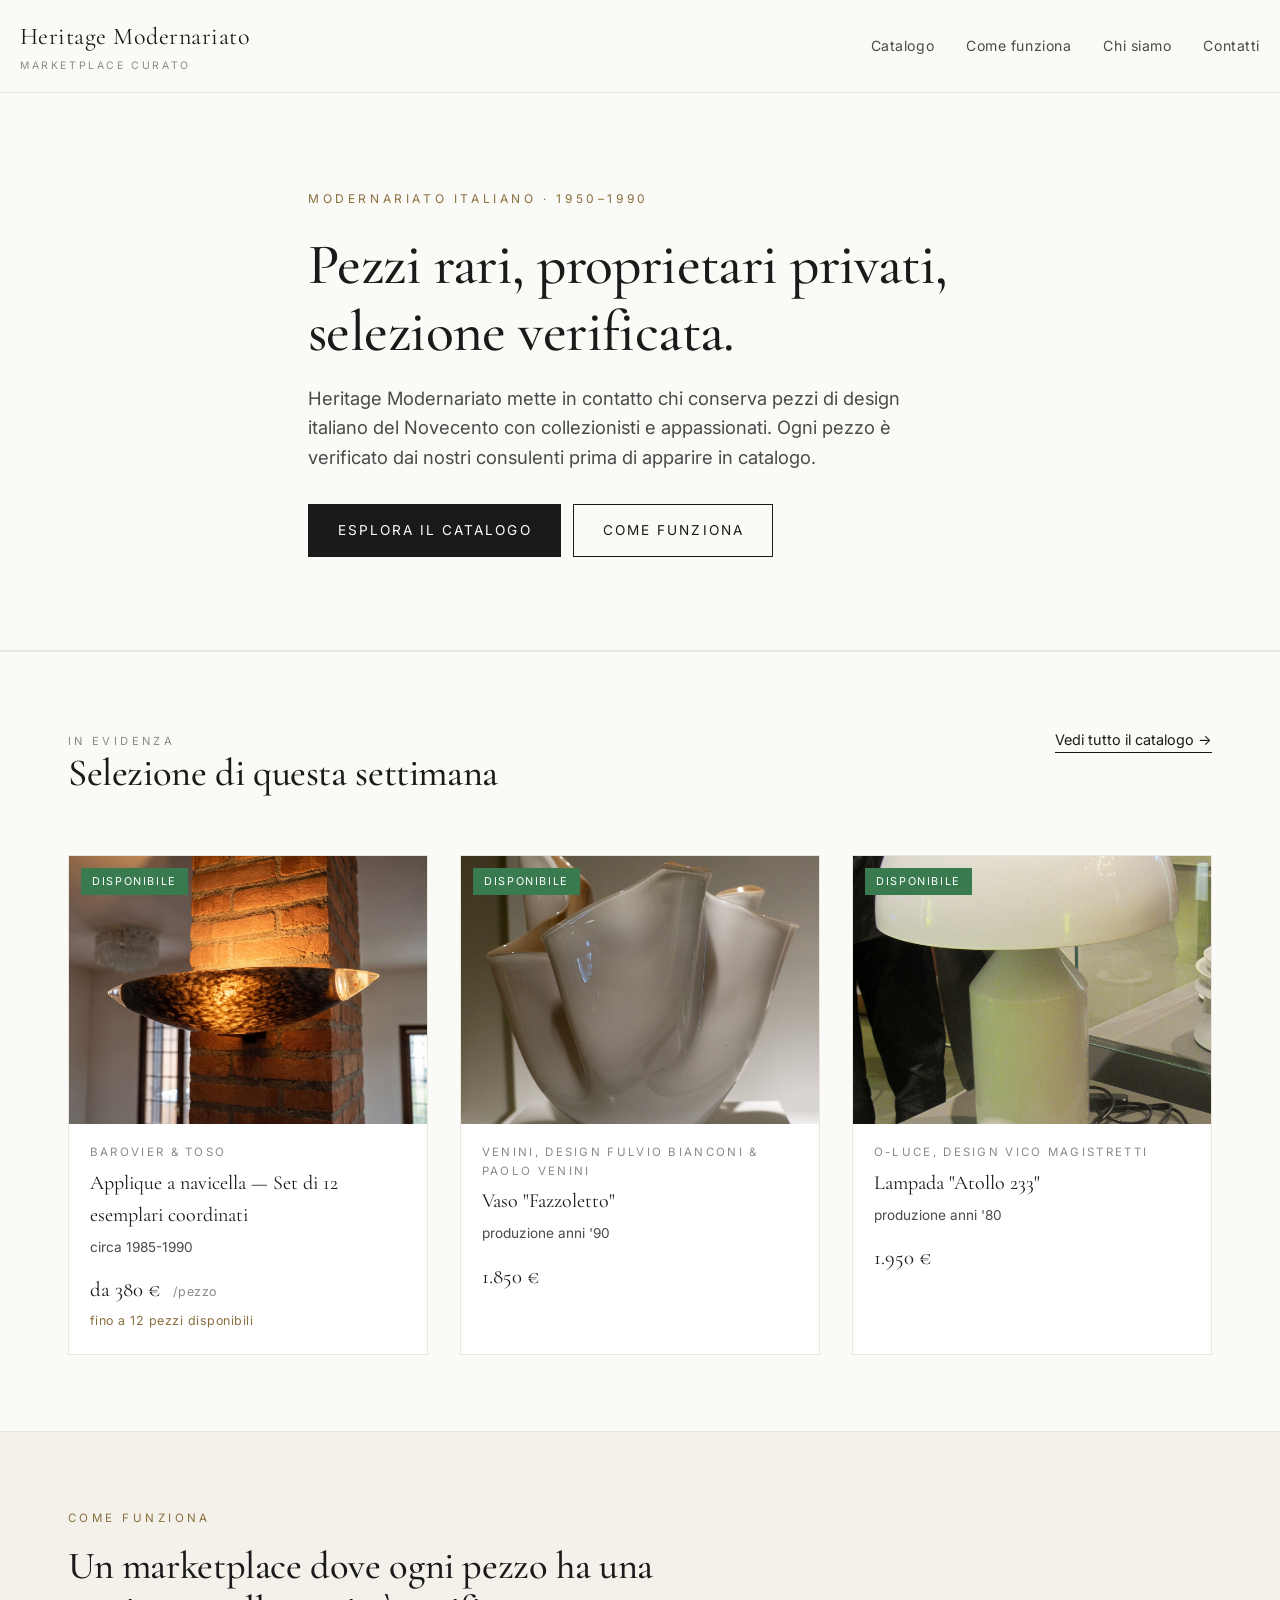
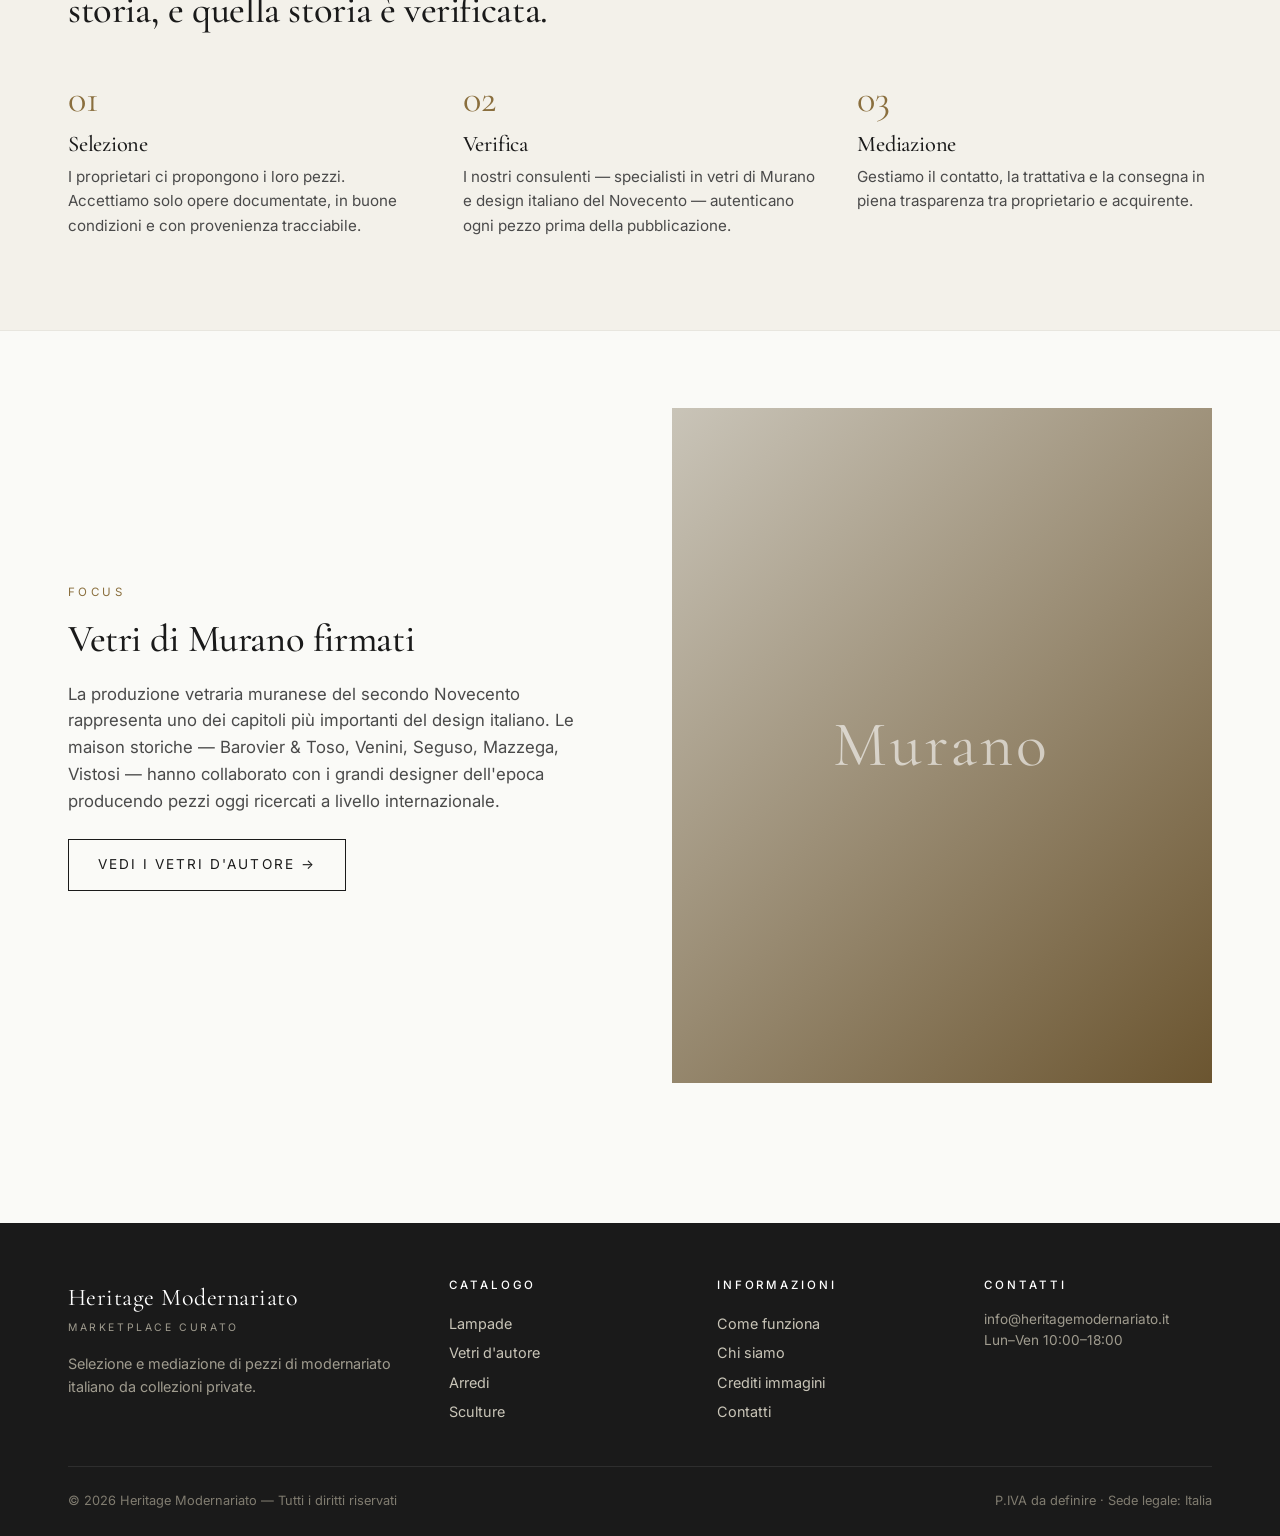
==== index.html @ 4099a87f "Initial commit: Heritage Modernariato marketplace site Static HTML/CSS/JS site for a curated moderna" ====
<!doctype html>
<html lang="it">
<head>
  <meta charset="utf-8">
  <meta name="viewport" content="width=device-width, initial-scale=1">
  <title>Heritage Modernariato — Marketplace curato di design italiano</title>
  <meta name="description" content="Pezzi di modernariato italiano selezionati e verificati. Vetri di Murano, lampade di design, arredi anni '50-'90.">
  <link rel="preconnect" href="https://fonts.googleapis.com">
  <link rel="preconnect" href="https://fonts.gstatic.com" crossorigin>
  <link href="https://fonts.googleapis.com/css2?family=Cormorant+Garamond:wght@400;500;600&family=Inter:wght@300;400;500;600&display=swap" rel="stylesheet">
  <link rel="stylesheet" href="css/style.css">
</head>
<body>

<header class="site-header">
  <div class="container header-inner">
    <a href="index.html" class="logo">
      Heritage Modernariato
      <small>marketplace curato</small>
    </a>
    <button class="menu-toggle" aria-label="Menu">☰</button>
    <nav class="nav">
      <a href="catalogo.html">Catalogo</a>
      <a href="come-funziona.html">Come funziona</a>
      <a href="chi-siamo.html">Chi siamo</a>
      <a href="contatti.html">Contatti</a>
    </nav>
  </div>
</header>

<main>

  <section class="hero">
    <div class="container hero-inner">
      <div class="eyebrow">Modernariato Italiano · 1950–1990</div>
      <h1>Pezzi rari, proprietari privati, selezione verificata.</h1>
      <p class="lede">Heritage Modernariato mette in contatto chi conserva pezzi di design italiano del Novecento con collezionisti e appassionati. Ogni pezzo è verificato dai nostri consulenti prima di apparire in catalogo.</p>
      <p style="margin-top: 2rem;">
        <a href="catalogo.html" class="btn">Esplora il catalogo</a>
        <a href="come-funziona.html" class="btn btn--ghost" style="margin-left: 0.5rem;">Come funziona</a>
      </p>
    </div>
  </section>

  <section>
    <div class="container">
      <div class="section-head">
        <div>
          <div class="eyebrow">In evidenza</div>
          <h2>Selezione di questa settimana</h2>
        </div>
        <a href="catalogo.html" style="font-size: 0.9rem; border-bottom: 1px solid currentColor;">Vedi tutto il catalogo →</a>
      </div>
      <div class="grid" data-featured-grid>
        <p style="color: var(--color-muted);">Caricamento…</p>
      </div>
    </div>
  </section>

  <section style="background: #f3f1ea;">
    <div class="container">
      <div class="eyebrow" style="color: var(--color-accent); font-size: 0.72rem; letter-spacing: 0.3em; text-transform: uppercase; margin-bottom: 1rem;">Come funziona</div>
      <h2 style="max-width: 600px;">Un marketplace dove ogni pezzo ha una storia, e quella storia è verificata.</h2>
      <div class="steps">
        <div class="step">
          <div class="num">01</div>
          <h3>Selezione</h3>
          <p>I proprietari ci propongono i loro pezzi. Accettiamo solo opere documentate, in buone condizioni e con provenienza tracciabile.</p>
        </div>
        <div class="step">
          <div class="num">02</div>
          <h3>Verifica</h3>
          <p>I nostri consulenti — specialisti in vetri di Murano e design italiano del Novecento — autenticano ogni pezzo prima della pubblicazione.</p>
        </div>
        <div class="step">
          <div class="num">03</div>
          <h3>Mediazione</h3>
          <p>Gestiamo il contatto, la trattativa e la consegna in piena trasparenza tra proprietario e acquirente.</p>
        </div>
      </div>
    </div>
  </section>

  <section>
    <div class="container" style="display: grid; grid-template-columns: 1fr 1fr; gap: 4rem; align-items: center;">
      <div>
        <div class="eyebrow" style="color: var(--color-accent); font-size: 0.72rem; letter-spacing: 0.3em; text-transform: uppercase; margin-bottom: 1rem;">Focus</div>
        <h2>Vetri di Murano firmati</h2>
        <p style="color: var(--color-ink-soft); font-size: 1.05rem;">La produzione vetraria muranese del secondo Novecento rappresenta uno dei capitoli più importanti del design italiano. Le maison storiche — Barovier &amp; Toso, Venini, Seguso, Mazzega, Vistosi — hanno collaborato con i grandi designer dell'epoca producendo pezzi oggi ricercati a livello internazionale.</p>
        <p style="margin-top: 1.5rem;">
          <a href="catalogo.html?cat=vetri" class="btn btn--ghost">Vedi i vetri d'autore →</a>
        </p>
      </div>
      <div style="aspect-ratio: 4/5; background: linear-gradient(135deg, #c9c4b8 0%, #6b5530 100%); display: flex; align-items: center; justify-content: center; font-family: var(--font-display); font-size: 4rem; color: rgba(255,255,255,0.6); letter-spacing: 0.05em;">
        Murano
      </div>
    </div>
  </section>

</main>

<footer class="site-footer">
  <div class="container">
    <div class="footer-grid">
      <div>
        <div class="logo">Heritage Modernariato<small>marketplace curato</small></div>
        <p style="margin-top: 1rem;">Selezione e mediazione di pezzi di modernariato italiano da collezioni private.</p>
      </div>
      <div>
        <h4>Catalogo</h4>
        <a href="catalogo.html?cat=lampade">Lampade</a>
        <a href="catalogo.html?cat=vetri">Vetri d'autore</a>
        <a href="catalogo.html?cat=arredi">Arredi</a>
        <a href="catalogo.html?cat=sculture">Sculture</a>
      </div>
      <div>
        <h4>Informazioni</h4>
        <a href="come-funziona.html">Come funziona</a>
        <a href="chi-siamo.html">Chi siamo</a>
        <a href="crediti.html">Crediti immagini</a>
        <a href="contatti.html">Contatti</a>
      </div>
      <div>
        <h4>Contatti</h4>
        <p style="font-size: 0.85rem;">info@heritagemodernariato.it<br>Lun–Ven 10:00–18:00</p>
      </div>
    </div>
    <div class="footer-bottom">
      <span>© 2026 Heritage Modernariato — Tutti i diritti riservati</span>
      <span>P.IVA da definire · Sede legale: Italia</span>
    </div>
  </div>
</footer>

<script src="js/main.js"></script>
</body>
</html>
---- css/style.css ----
:root {
  --color-bg: #fafaf7;
  --color-surface: #ffffff;
  --color-ink: #1a1a1a;
  --color-ink-soft: #4a4a4a;
  --color-muted: #8a8a85;
  --color-line: #e8e6df;
  --color-accent: #8a6f3e;
  --color-accent-dark: #6b5530;
  --color-sold: #b04848;
  --color-reserved: #c7903a;
  --color-available: #3a7a4f;

  --font-display: "Cormorant Garamond", "Times New Roman", Georgia, serif;
  --font-body: "Inter", -apple-system, BlinkMacSystemFont, "Segoe UI", sans-serif;

  --container: 1240px;
  --gutter: clamp(1.25rem, 4vw, 3rem);
}

* {
  box-sizing: border-box;
}

html {
  scroll-behavior: smooth;
}

body {
  margin: 0;
  font-family: var(--font-body);
  font-size: 16px;
  line-height: 1.6;
  color: var(--color-ink);
  background: var(--color-bg);
  -webkit-font-smoothing: antialiased;
}

h1, h2, h3, h4 {
  font-family: var(--font-display);
  font-weight: 500;
  line-height: 1.15;
  letter-spacing: -0.01em;
  margin: 0 0 0.5em;
}

h1 { font-size: clamp(2.4rem, 5vw, 3.6rem); }
h2 { font-size: clamp(1.8rem, 3.5vw, 2.4rem); }
h3 { font-size: 1.4rem; }

p { margin: 0 0 1em; }

a {
  color: var(--color-ink);
  text-decoration: none;
  transition: color .2s;
}
a:hover { color: var(--color-accent); }

img { display: block; max-width: 100%; height: auto; }

.container {
  width: 100%;
  max-width: var(--container);
  margin: 0 auto;
  padding: 0 var(--gutter);
}

/* ============ HEADER ============ */
.site-header {
  position: sticky;
  top: 0;
  background: rgba(250, 250, 247, 0.96);
  backdrop-filter: blur(8px);
  border-bottom: 1px solid var(--color-line);
  z-index: 100;
}

.header-inner {
  display: flex;
  align-items: center;
  justify-content: space-between;
  padding: 1.1rem 0;
}

.logo {
  font-family: var(--font-display);
  font-size: 1.5rem;
  letter-spacing: 0.02em;
  color: var(--color-ink);
}
.logo small {
  display: block;
  font-family: var(--font-body);
  font-size: 0.65rem;
  letter-spacing: 0.25em;
  text-transform: uppercase;
  color: var(--color-muted);
  margin-top: 2px;
}

.nav {
  display: flex;
  gap: 2rem;
  align-items: center;
}
.nav a {
  font-size: 0.88rem;
  letter-spacing: 0.04em;
  color: var(--color-ink-soft);
}
.nav a:hover, .nav a.active { color: var(--color-ink); }

.menu-toggle {
  display: none;
  background: none;
  border: 0;
  font-size: 1.4rem;
  cursor: pointer;
  color: var(--color-ink);
}

@media (max-width: 720px) {
  .nav {
    display: none;
    position: absolute;
    top: 100%;
    left: 0;
    right: 0;
    flex-direction: column;
    background: var(--color-surface);
    padding: 1.5rem var(--gutter);
    gap: 1.2rem;
    border-bottom: 1px solid var(--color-line);
  }
  .nav.open { display: flex; }
  .menu-toggle { display: block; }
}

/* ============ HERO ============ */
.hero {
  padding: clamp(3rem, 8vw, 6rem) 0 clamp(3rem, 6vw, 5rem);
  border-bottom: 1px solid var(--color-line);
}
.hero-inner {
  max-width: 760px;
}
.hero .eyebrow {
  font-size: 0.75rem;
  letter-spacing: 0.3em;
  text-transform: uppercase;
  color: var(--color-accent);
  margin-bottom: 1.5rem;
}
.hero h1 {
  margin-bottom: 1.2rem;
}
.hero .lede {
  font-size: 1.15rem;
  color: var(--color-ink-soft);
  max-width: 600px;
}

/* ============ SECTIONS ============ */
section {
  padding: clamp(3rem, 6vw, 5rem) 0;
}
section + section { border-top: 1px solid var(--color-line); }

.section-head {
  display: flex;
  align-items: baseline;
  justify-content: space-between;
  gap: 2rem;
  margin-bottom: 2.5rem;
  flex-wrap: wrap;
}
.section-head .eyebrow {
  font-size: 0.7rem;
  letter-spacing: 0.3em;
  text-transform: uppercase;
  color: var(--color-muted);
}

/* ============ COME FUNZIONA ============ */
.steps {
  display: grid;
  grid-template-columns: repeat(auto-fit, minmax(240px, 1fr));
  gap: 2.5rem;
  margin-top: 2rem;
}
.step {
  position: relative;
  padding-top: 1rem;
}
.step .num {
  font-family: var(--font-display);
  font-size: 2.4rem;
  color: var(--color-accent);
  line-height: 1;
  margin-bottom: 0.8rem;
}
.step h3 { margin-bottom: 0.5rem; }
.step p { color: var(--color-ink-soft); font-size: 0.95rem; }

/* ============ PRODUCT GRID ============ */
.grid {
  display: grid;
  grid-template-columns: repeat(auto-fill, minmax(280px, 1fr));
  gap: 2rem;
}

.card {
  display: block;
  background: var(--color-surface);
  border: 1px solid var(--color-line);
  transition: transform .25s, box-shadow .25s;
}
.card:hover {
  transform: translateY(-2px);
  box-shadow: 0 12px 32px -16px rgba(0,0,0,0.18);
}

.card-image {
  position: relative;
  aspect-ratio: 4 / 3;
  overflow: hidden;
  background: #ededea;
}
.card-image img {
  width: 100%; height: 100%;
  object-fit: cover;
  transition: transform .5s;
}
.card:hover .card-image img { transform: scale(1.03); }

.card-image .placeholder-art {
  position: absolute; inset: 0;
  display: flex; align-items: center; justify-content: center;
  font-family: var(--font-display);
  font-size: 3rem;
  color: rgba(255,255,255,0.55);
  background: linear-gradient(135deg, #c9c4b8 0%, #8a8478 100%);
  letter-spacing: 0.04em;
}

.badge {
  position: absolute;
  top: 12px; left: 12px;
  padding: 4px 10px;
  font-size: 0.68rem;
  letter-spacing: 0.15em;
  text-transform: uppercase;
  background: var(--color-surface);
  color: var(--color-ink);
  border: 1px solid var(--color-line);
}
.badge--sold { background: var(--color-sold); color: #fff; border-color: var(--color-sold); }
.badge--reserved { background: var(--color-reserved); color: #fff; border-color: var(--color-reserved); }
.badge--available { background: var(--color-available); color: #fff; border-color: var(--color-available); }
.badge--featured {
  background: var(--color-ink); color: #fff; border-color: var(--color-ink);
}

.card-body {
  padding: 1.2rem 1.3rem 1.4rem;
}
.card-body .maker {
  font-size: 0.72rem;
  letter-spacing: 0.2em;
  text-transform: uppercase;
  color: var(--color-muted);
  margin-bottom: 0.3rem;
}
.card-body .title {
  font-family: var(--font-display);
  font-size: 1.25rem;
  margin-bottom: 0.4rem;
  color: var(--color-ink);
}
.card-body .meta {
  font-size: 0.85rem;
  color: var(--color-ink-soft);
  margin-bottom: 0.9rem;
}
.card-body .price {
  display: flex;
  align-items: baseline;
  gap: 0.6rem;
  font-family: var(--font-display);
  font-size: 1.3rem;
  color: var(--color-ink);
}
.card-body .price.struck {
  color: var(--color-muted);
  text-decoration: line-through;
}
.card-body .price-suffix {
  font-family: var(--font-body);
  font-size: 0.78rem;
  letter-spacing: 0.04em;
  color: var(--color-muted);
  margin-left: 0.2rem;
}
.card-body .card-qty-hint {
  margin-top: 0.3rem;
  font-size: 0.78rem;
  color: var(--color-accent);
  letter-spacing: 0.04em;
}

/* ============ FILTERS ============ */
.filters {
  display: flex;
  flex-wrap: wrap;
  gap: 0.5rem;
  margin-bottom: 2.5rem;
}
.filter-btn {
  background: transparent;
  border: 1px solid var(--color-line);
  padding: 0.5rem 1rem;
  font-family: var(--font-body);
  font-size: 0.85rem;
  letter-spacing: 0.05em;
  cursor: pointer;
  color: var(--color-ink-soft);
  transition: all .2s;
}
.filter-btn:hover { color: var(--color-ink); border-color: var(--color-ink); }
.filter-btn.active {
  background: var(--color-ink);
  color: #fff;
  border-color: var(--color-ink);
}

/* ============ PRODUCT DETAIL ============ */
.product-page {
  display: grid;
  grid-template-columns: 1fr 1fr;
  gap: clamp(2rem, 4vw, 4rem);
  padding: clamp(2rem, 5vw, 4rem) 0;
}
@media (max-width: 880px) {
  .product-page { grid-template-columns: 1fr; }
}

.gallery .main-image {
  aspect-ratio: 4 / 3;
  background: #ededea;
  margin-bottom: 1rem;
  overflow: hidden;
}
.gallery .main-image img,
.gallery .main-image .placeholder-art {
  width: 100%; height: 100%; object-fit: cover;
}
.gallery .thumbs {
  display: grid;
  grid-template-columns: repeat(4, 1fr);
  gap: 0.75rem;
}
.gallery .thumb {
  aspect-ratio: 1;
  background: #ededea;
  cursor: pointer;
  overflow: hidden;
  border: 2px solid transparent;
  transition: border-color .2s;
}
.gallery .thumb.active { border-color: var(--color-ink); }
.gallery .thumb img,
.gallery .thumb .placeholder-art { width: 100%; height: 100%; object-fit: cover; font-size: 1rem; }

.detail .maker {
  font-size: 0.78rem;
  letter-spacing: 0.25em;
  text-transform: uppercase;
  color: var(--color-accent);
  margin-bottom: 0.6rem;
}
.detail h1 { font-size: clamp(2rem, 4vw, 2.8rem); margin-bottom: 0.6rem; }
.detail .subtitle {
  font-size: 1.05rem;
  color: var(--color-ink-soft);
  margin-bottom: 1.8rem;
}
.detail .price-row {
  display: flex; align-items: baseline; gap: 1rem;
  padding: 1.2rem 0;
  border-top: 1px solid var(--color-line);
  border-bottom: 1px solid var(--color-line);
  margin-bottom: 1.8rem;
  flex-wrap: wrap;
}
.detail .price {
  font-family: var(--font-display);
  font-size: 2rem;
}
.detail .price.struck { color: var(--color-muted); text-decoration: line-through; font-size: 1.3rem; }
.detail .price-detail {
  display: block;
  width: 100%;
  font-size: 0.85rem;
  color: var(--color-muted);
  margin-top: 0.3rem;
}

/* Quantity picker */
.quantity-picker {
  background: #f3f1ea;
  padding: 1.3rem 1.4rem;
  margin-bottom: 1.8rem;
  border: 1px solid var(--color-line);
}
.qty-head {
  display: flex; align-items: center; justify-content: space-between;
  gap: 1rem;
  margin-bottom: 1.2rem;
  flex-wrap: wrap;
}
.qty-head label {
  font-size: 0.72rem;
  letter-spacing: 0.22em;
  text-transform: uppercase;
  color: var(--color-muted);
}
.qty-stepper {
  display: flex; align-items: center; gap: 0.4rem;
}
.qty-stepper button {
  width: 36px; height: 36px;
  background: var(--color-surface);
  border: 1px solid var(--color-line);
  font-size: 1.2rem;
  cursor: pointer;
  color: var(--color-ink);
  font-family: var(--font-body);
  line-height: 1;
}
.qty-stepper button:hover { border-color: var(--color-ink); }
.qty-stepper input {
  width: 56px;
  height: 36px;
  text-align: center;
  border: 1px solid var(--color-line);
  background: var(--color-surface);
  font-family: var(--font-display);
  font-size: 1.15rem;
  color: var(--color-ink);
  -moz-appearance: textfield;
}
.qty-stepper input::-webkit-outer-spin-button,
.qty-stepper input::-webkit-inner-spin-button {
  -webkit-appearance: none; margin: 0;
}
.qty-of {
  font-size: 0.8rem;
  color: var(--color-muted);
  margin-left: 0.4rem;
}

.tiers {
  list-style: none;
  margin: 0;
  padding: 0;
  border-top: 1px solid var(--color-line);
}
.tier {
  display: flex; justify-content: space-between; align-items: center;
  padding: 0.6rem 0;
  border-bottom: 1px solid var(--color-line);
  font-size: 0.9rem;
  color: var(--color-ink-soft);
  transition: color .2s;
}
.tier-label {
  letter-spacing: 0.02em;
}
.tier-unit {
  font-family: var(--font-display);
  font-size: 1.05rem;
  color: var(--color-ink-soft);
}
.tier--best {
  color: var(--color-ink);
  font-weight: 500;
}
.tier--best .tier-unit {
  color: var(--color-available);
}
.tier-badge {
  display: inline-block;
  font-family: var(--font-body);
  font-size: 0.62rem;
  letter-spacing: 0.16em;
  text-transform: uppercase;
  background: var(--color-available);
  color: #fff;
  padding: 2px 6px;
  margin-left: 0.4rem;
  vertical-align: middle;
}
.tier--active {
  background: rgba(58, 122, 79, 0.07);
  margin: 0 -0.5rem;
  padding-left: 0.5rem;
  padding-right: 0.5rem;
  color: var(--color-ink);
}
.tier--active .tier-unit {
  color: var(--color-ink);
}

.qty-savings {
  margin-top: 1rem;
  padding: 0.7rem 0.9rem;
  background: var(--color-surface);
  border-left: 3px solid var(--color-muted);
  font-size: 0.85rem;
  color: var(--color-ink-soft);
}
.qty-savings--show {
  border-left-color: var(--color-available);
  color: var(--color-ink);
}
.qty-savings strong { color: var(--color-available); }

/* Carousel fade animation */
.main-image--carousel {
  position: relative;
  overflow: hidden;
}
.main-image--carousel img.fade-in {
  animation: fadeIn 0.6s ease-out;
}
@keyframes fadeIn {
  from { opacity: 0; transform: scale(1.02); }
  to   { opacity: 1; transform: scale(1); }
}
.detail .status {
  margin-left: auto;
  font-size: 0.78rem;
  letter-spacing: 0.18em;
  text-transform: uppercase;
}
.status--sold { color: var(--color-sold); }
.status--reserved { color: var(--color-reserved); }
.status--available { color: var(--color-available); }

.specs {
  display: grid;
  grid-template-columns: 1fr 1fr;
  gap: 0.8rem 2rem;
  margin: 1.8rem 0;
  padding: 1.4rem 0;
  border-top: 1px solid var(--color-line);
  border-bottom: 1px solid var(--color-line);
}
.specs dt {
  font-size: 0.72rem;
  letter-spacing: 0.18em;
  text-transform: uppercase;
  color: var(--color-muted);
}
.specs dd {
  margin: 0;
  font-size: 0.95rem;
  color: var(--color-ink);
}

.authenticity {
  background: #f3f1ea;
  border-left: 3px solid var(--color-accent);
  padding: 1rem 1.2rem;
  margin: 1.5rem 0;
  font-size: 0.9rem;
  color: var(--color-ink-soft);
}
.authenticity strong { color: var(--color-ink); }

/* ============ BUTTONS ============ */
.btn {
  display: inline-block;
  padding: 0.9rem 1.8rem;
  background: var(--color-ink);
  color: #fff;
  border: 1px solid var(--color-ink);
  font-family: var(--font-body);
  font-size: 0.85rem;
  letter-spacing: 0.15em;
  text-transform: uppercase;
  cursor: pointer;
  transition: all .2s;
}
.btn:hover { background: var(--color-accent); border-color: var(--color-accent); color: #fff; }
.btn--ghost {
  background: transparent;
  color: var(--color-ink);
}
.btn--ghost:hover { background: var(--color-ink); color: #fff; }
.btn--block { display: block; width: 100%; text-align: center; }
.btn:disabled { opacity: 0.4; cursor: not-allowed; }

/* ============ FORM ============ */
.form {
  display: grid;
  gap: 1rem;
  max-width: 560px;
}
.form label {
  font-size: 0.75rem;
  letter-spacing: 0.15em;
  text-transform: uppercase;
  color: var(--color-muted);
  display: block;
  margin-bottom: 0.3rem;
}
.form input, .form textarea, .form select {
  width: 100%;
  padding: 0.75rem 0.9rem;
  background: var(--color-surface);
  border: 1px solid var(--color-line);
  font-family: var(--font-body);
  font-size: 0.95rem;
  color: var(--color-ink);
}
.form input:focus, .form textarea:focus, .form select:focus {
  outline: none;
  border-color: var(--color-accent);
}
.form textarea { min-height: 130px; resize: vertical; }

/* ============ FOOTER ============ */
.site-footer {
  background: var(--color-ink);
  color: #c9c5b8;
  padding: 3.5rem 0 1.5rem;
  margin-top: 4rem;
}
.footer-grid {
  display: grid;
  grid-template-columns: 1.5fr 1fr 1fr 1fr;
  gap: 2.5rem;
  margin-bottom: 2.5rem;
}
@media (max-width: 720px) {
  .footer-grid { grid-template-columns: 1fr 1fr; }
}
.site-footer h4 {
  color: #fff;
  font-family: var(--font-body);
  font-size: 0.72rem;
  letter-spacing: 0.25em;
  text-transform: uppercase;
  margin-bottom: 1rem;
}
.site-footer a { color: #c9c5b8; font-size: 0.9rem; display: block; padding: 0.2rem 0; }
.site-footer a:hover { color: #fff; }
.site-footer .logo { color: #fff; }
.site-footer .logo small { color: #a09c8f; }
.site-footer p { font-size: 0.9rem; color: #a09c8f; }
.footer-bottom {
  padding-top: 1.5rem;
  border-top: 1px solid #2e2e2e;
  display: flex;
  justify-content: space-between;
  font-size: 0.8rem;
  color: #807c70;
  flex-wrap: wrap;
  gap: 1rem;
}

/* ============ PAGE GENERIC ============ */
.page-header {
  padding: clamp(3rem, 6vw, 5rem) 0 clamp(2rem, 4vw, 3rem);
  border-bottom: 1px solid var(--color-line);
}
.page-header .eyebrow {
  font-size: 0.72rem;
  letter-spacing: 0.3em;
  text-transform: uppercase;
  color: var(--color-accent);
  margin-bottom: 1rem;
}
.page-header .lede {
  font-size: 1.1rem;
  color: var(--color-ink-soft);
  max-width: 620px;
}

.prose {
  max-width: 680px;
  font-size: 1rem;
  color: var(--color-ink-soft);
}
.prose h2 { color: var(--color-ink); margin-top: 2.5rem; }
.prose h3 { color: var(--color-ink); margin-top: 1.8rem; }
.prose p, .prose li { line-height: 1.75; }
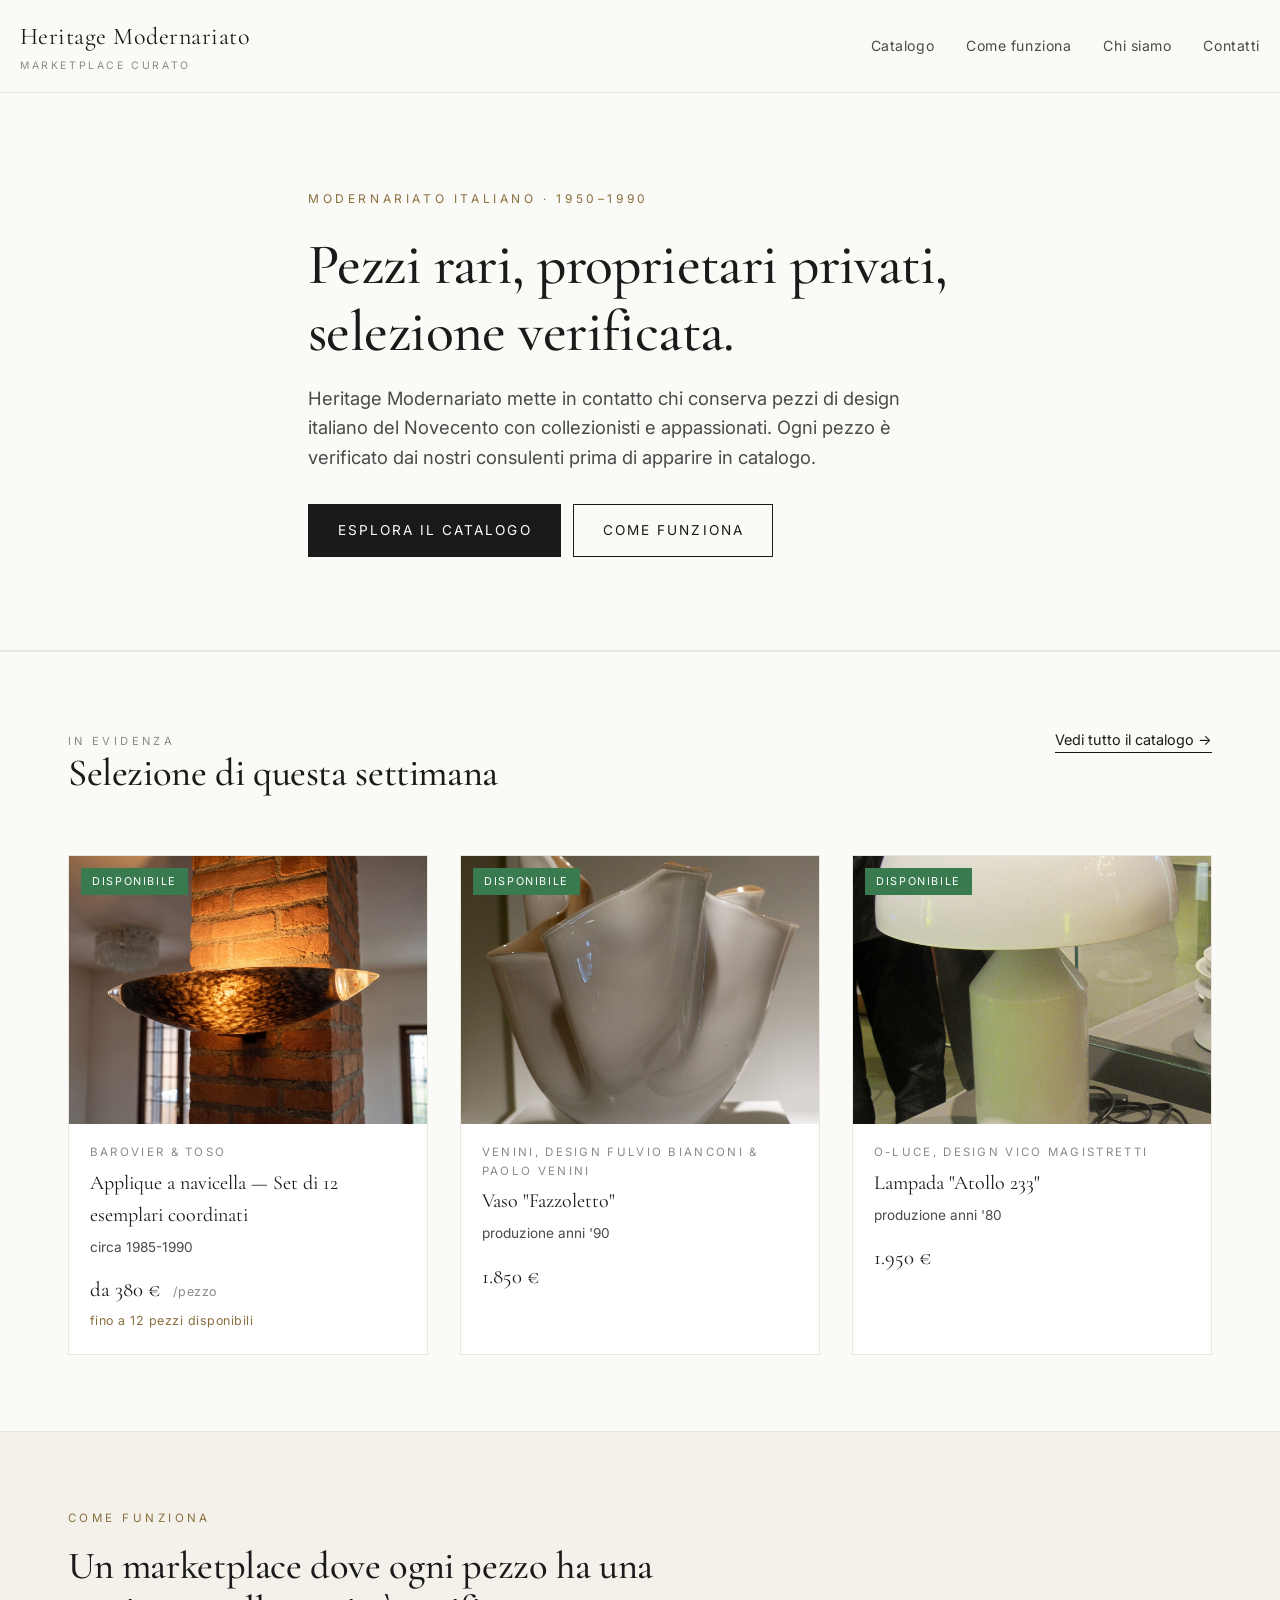
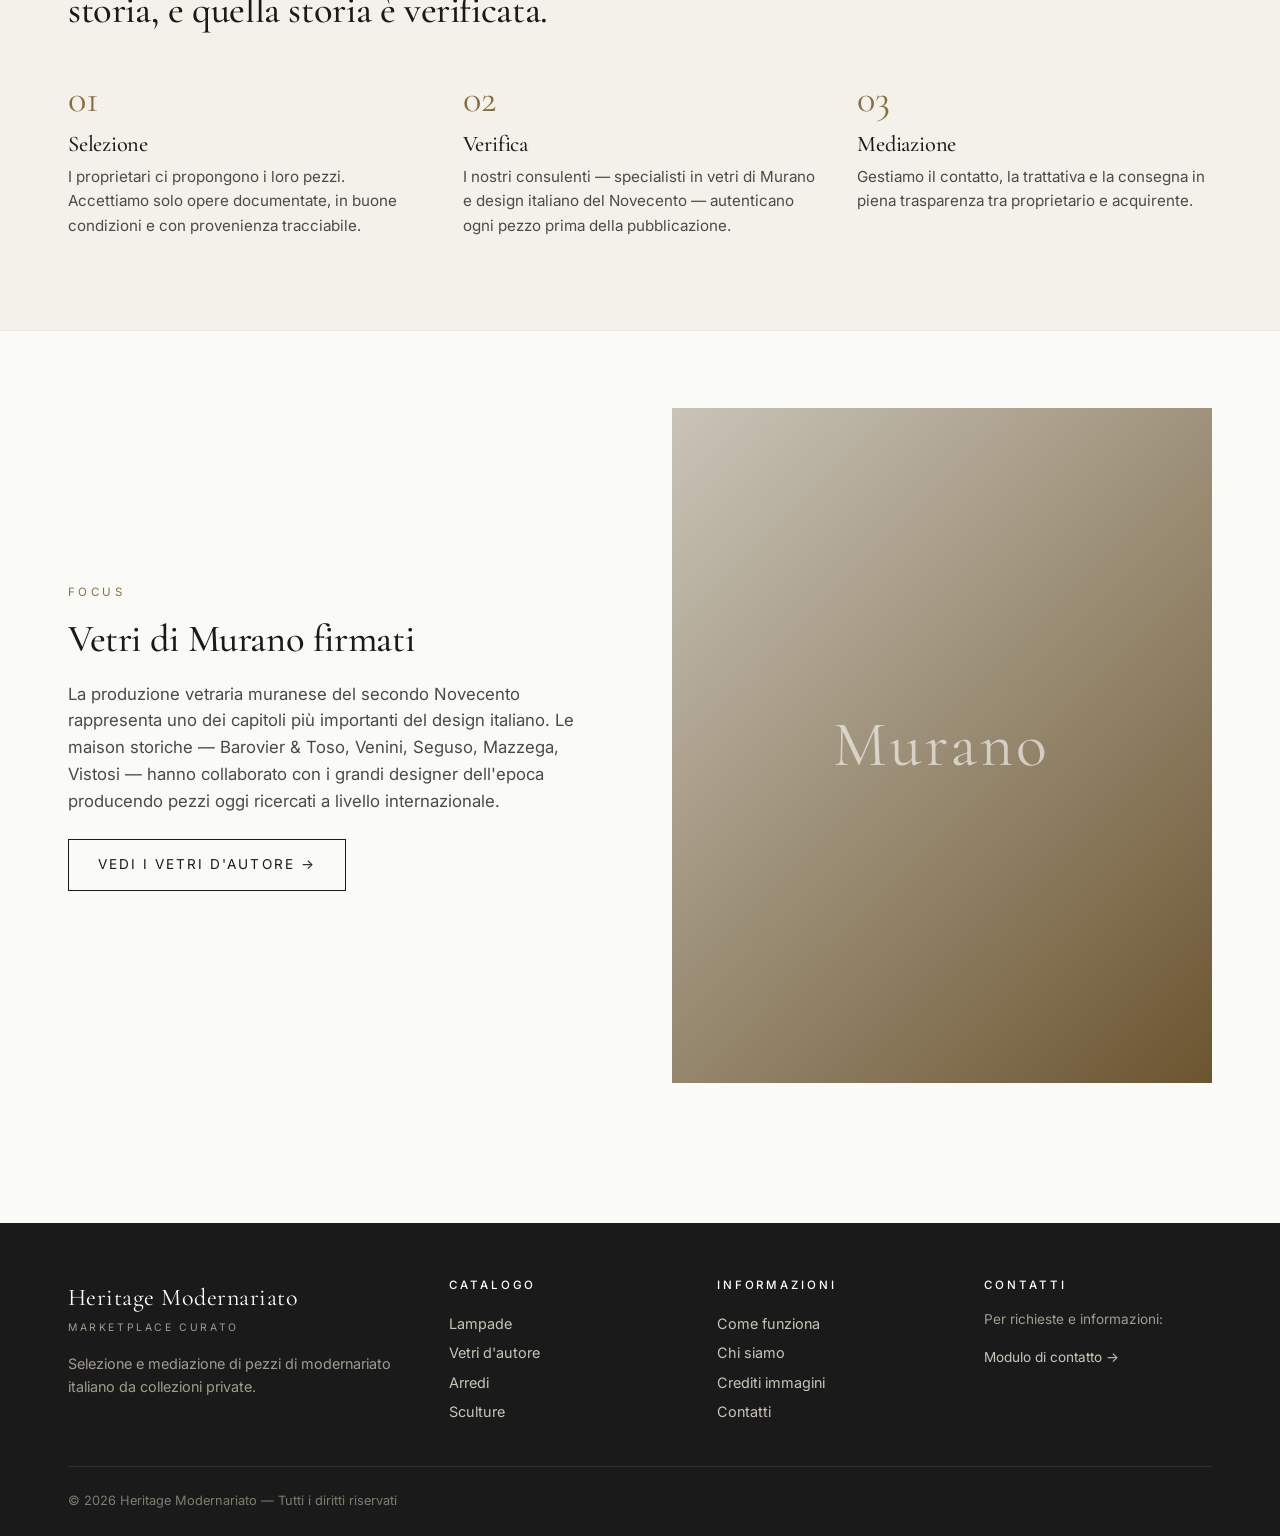
==== commit 07af2635: "Rimosso email diretta e P.IVA dal footer e dalla sidebar contatti I contatti passano esclusivamente " ====
--- a/index.html
+++ b/index.html
@@ -122,12 +122,12 @@
       </div>
       <div>
         <h4>Contatti</h4>
-        <p style="font-size: 0.85rem;">info@heritagemodernariato.it<br>Lun–Ven 10:00–18:00</p>
+        <p style="font-size: 0.85rem;">Per richieste e informazioni:</p>
+        <a href="contatti.html" style="font-size: 0.85rem;">Modulo di contatto →</a>
       </div>
     </div>
     <div class="footer-bottom">
       <span>© 2026 Heritage Modernariato — Tutti i diritti riservati</span>
-      <span>P.IVA da definire · Sede legale: Italia</span>
     </div>
   </div>
 </footer>
